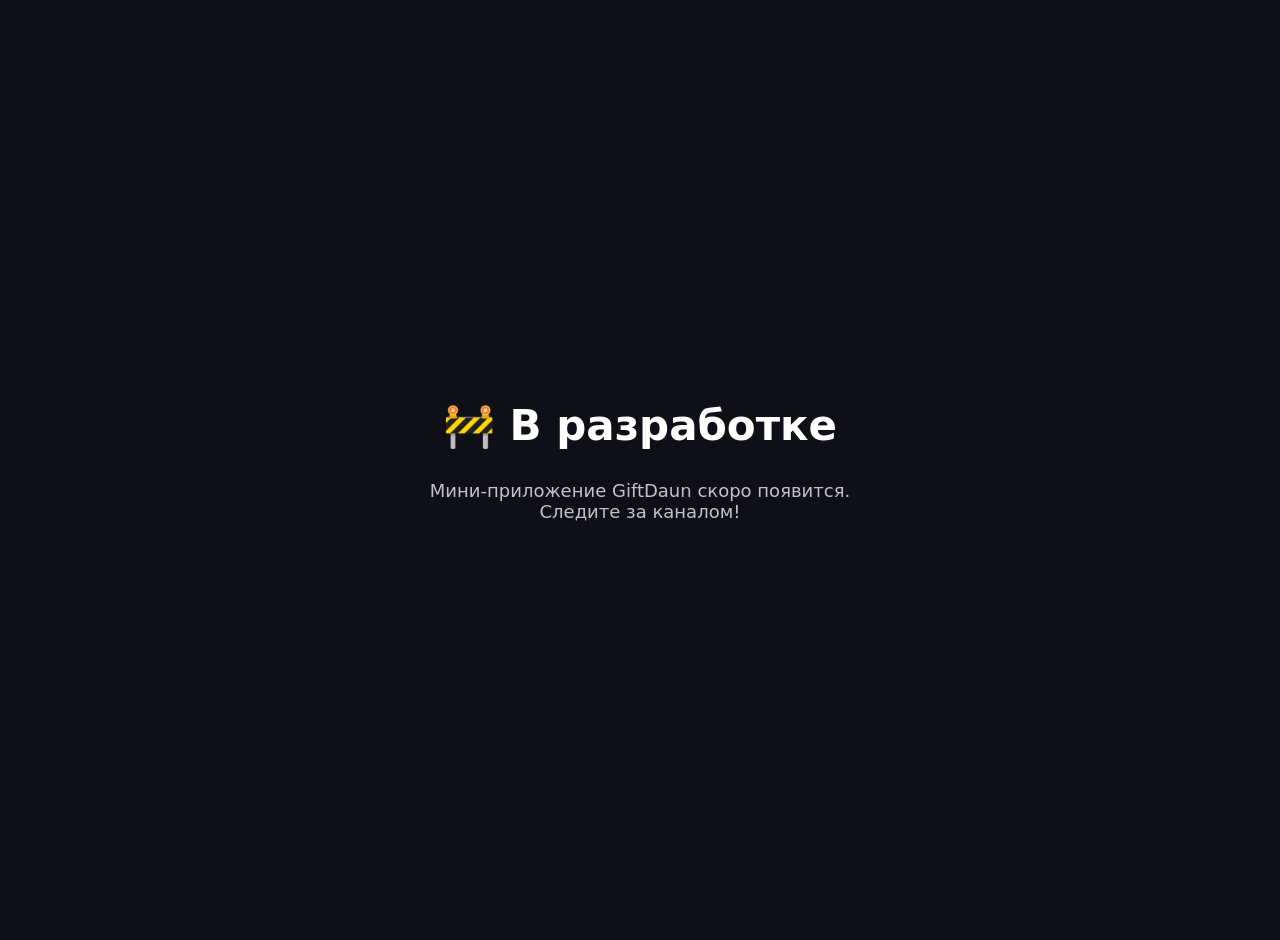
==== k/index.html @ c43ed61a "Add initial HTML structure for GiftDaun app" ====
<!DOCTYPE html>
<html lang="ru">
<head>
  <meta charset="UTF-8">
  <meta name="viewport" content="width=device-width, initial-scale=1">
  <title>GiftDaun — скоро</title>
  <script src="https://telegram.org/js/telegram-web-app.js"></script>
  <style>
    body {
      margin: 0; height: 100vh;
      display: flex; flex-direction: column;
      align-items: center; justify-content: center;
      background: #0f0f17; color: #fff;
      font-family: -apple-system, system-ui, sans-serif;
      text-align: center; padding: 20px;
    }
    h1 { font-size: 42px; margin: 0 0 12px; }
    p  { opacity: .75; font-size: 18px; }
  </style>
</head>
<body>
  <h1>🚧 В разработке</h1>
  <p>Мини-приложение GiftDaun скоро появится.<br>Следите за каналом!</p>
  <script>
    const tg = window.Telegram?.WebApp;
    if (tg) { tg.ready(); tg.expand(); }
  </script>
</body>
</html>
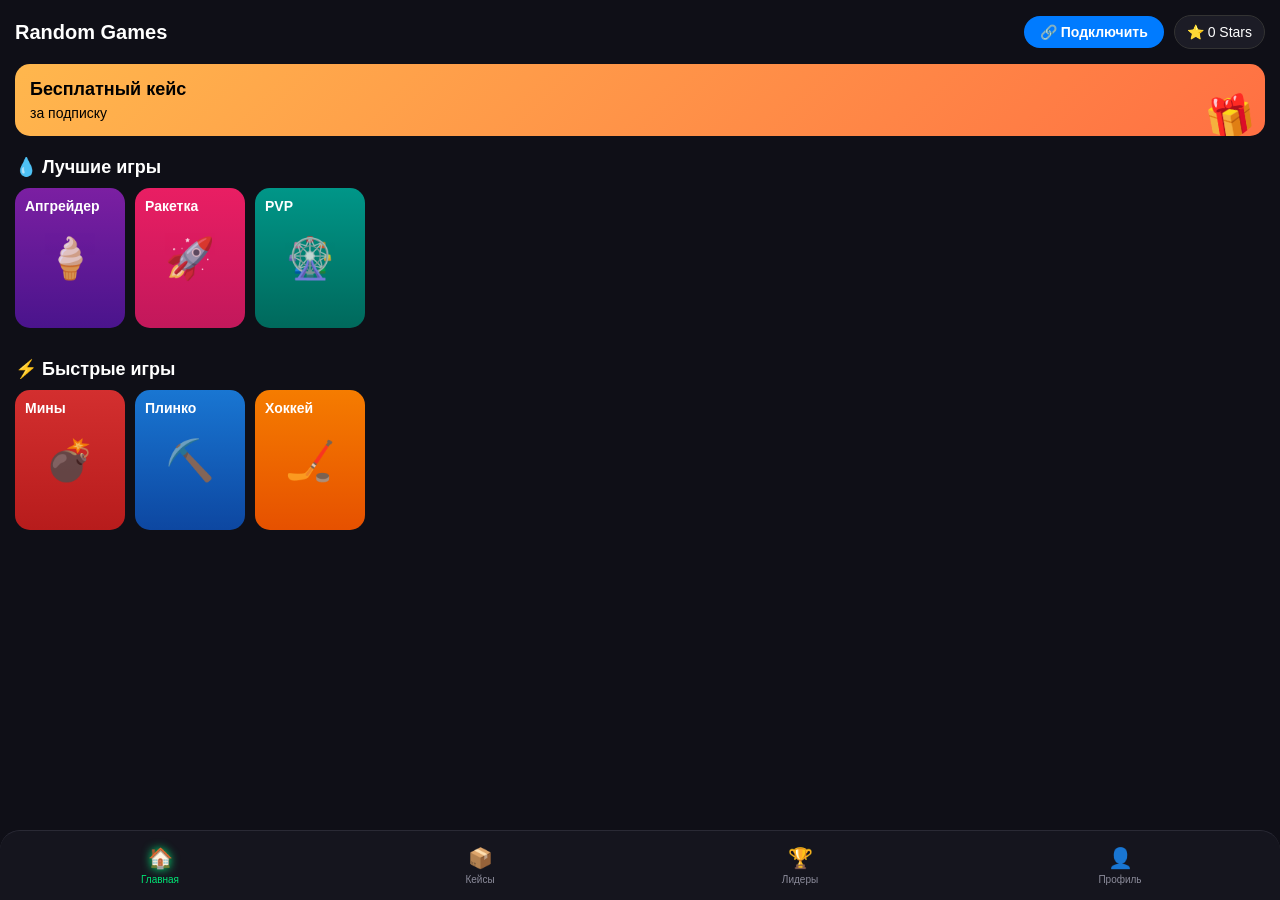
==== commit 5e9c2070: "Update index.html" ====
--- a/k/index.html
+++ b/k/index.html
@@ -1,29 +1,591 @@
 <!DOCTYPE html>
 <html lang="ru">
 <head>
-  <meta charset="UTF-8">
-  <meta name="viewport" content="width=device-width, initial-scale=1">
-  <title>GiftDaun — скоро</title>
-  <script src="https://telegram.org/js/telegram-web-app.js"></script>
-  <style>
-    body {
-      margin: 0; height: 100vh;
-      display: flex; flex-direction: column;
-      align-items: center; justify-content: center;
-      background: #0f0f17; color: #fff;
-      font-family: -apple-system, system-ui, sans-serif;
-      text-align: center; padding: 20px;
-    }
-    h1 { font-size: 42px; margin: 0 0 12px; }
-    p  { opacity: .75; font-size: 18px; }
-  </style>
+    <meta charset="UTF-8">
+    <meta name="viewport" content="width=device-width, initial-scale=1.0, maximum-scale=1.0, user-scalable=no">
+    <title>Random Games — GiftDaun</title>
+    <!-- Официальный скрипт Telegram для Mini Apps -->
+    <script src="https://telegram.org/js/telegram-web-app.js"></script>
+    <style>
+        :root {
+            --bg-color: #0f0f17;
+            --card-bg: #1c1c26;
+            --text-main: #ffffff;
+            --text-muted: #8b8b9a;
+            --accent: #00d1ff; /* Неоновый голубой */
+            --accent-green: #00e676; /* Зеленый для "Подключить" */
+            --accent-gradient: linear-gradient(90deg, #ff9900, #ff5500);
+            --nav-bg: #15151e;
+        }
+
+        * {
+            box-sizing: border-box;
+            margin: 0;
+            padding: 0;
+            font-family: -apple-system, BlinkMacSystemFont, "Segoe UI", Roboto, Helvetica, Arial, sans-serif;
+            -webkit-tap-highlight-color: transparent;
+        }
+
+        body {
+            background-color: var(--bg-color);
+            color: var(--text-main);
+            padding-bottom: 80px; /* Место под нижнее меню */
+            overflow-x: hidden;
+        }
+
+        /* --- ВЕРХНЯЯ ПАНЕЛЬ --- */
+        .header {
+            display: flex;
+            justify-content: space-between;
+            align-items: center;
+            padding: 15px;
+            background: var(--bg-color);
+            position: sticky;
+            top: 0;
+            z-index: 10;
+        }
+        .header-title {
+            font-size: 20px;
+            font-weight: bold;
+        }
+        .header-actions {
+            display: flex;
+            gap: 10px;
+            align-items: center;
+        }
+        .btn-connect {
+            background: #007bff;
+            color: white;
+            border: none;
+            padding: 8px 16px;
+            border-radius: 20px;
+            font-weight: bold;
+            font-size: 14px;
+            display: flex;
+            align-items: center;
+            gap: 5px;
+        }
+        .stars-balance {
+            background: #1c1c26;
+            padding: 8px 12px;
+            border-radius: 20px;
+            font-size: 14px;
+            display: flex;
+            align-items: center;
+            gap: 5px;
+            border: 1px solid #333;
+        }
+
+        /* --- БАННЕР --- */
+        .banner {
+            margin: 0 15px 20px;
+            background: linear-gradient(135deg, #ffb74d, #ff7043);
+            border-radius: 15px;
+            padding: 15px;
+            display: flex;
+            justify-content: space-between;
+            align-items: center;
+            color: #000;
+            position: relative;
+            overflow: hidden;
+        }
+        .banner-text h2 {
+            font-size: 18px;
+            margin-bottom: 5px;
+        }
+        .banner-text p {
+            font-size: 14px;
+            font-weight: 500;
+        }
+        .banner-img {
+            font-size: 40px;
+            position: absolute;
+            right: 10px;
+            bottom: -5px;
+            transform: rotate(-10deg);
+        }
+
+        /* --- СЕКЦИИ И КАРТОЧКИ --- */
+        .section-title {
+            font-size: 18px;
+            font-weight: bold;
+            margin: 20px 15px 10px;
+            display: flex;
+            align-items: center;
+            gap: 5px;
+        }
+        
+        .scroll-row {
+            display: flex;
+            gap: 10px;
+            overflow-x: auto;
+            padding: 0 15px 10px;
+            scrollbar-width: none; /* Firefox */
+        }
+        .scroll-row::-webkit-scrollbar {
+            display: none; /* Chrome */
+        }
+
+        .game-card {
+            min-width: 110px;
+            height: 140px;
+            border-radius: 15px;
+            padding: 10px;
+            display: flex;
+            flex-direction: column;
+            justify-content: space-between;
+            position: relative;
+            overflow: hidden;
+        }
+        .game-card h3 {
+            font-size: 14px;
+            z-index: 2;
+        }
+        .game-card .icon {
+            font-size: 40px;
+            position: absolute;
+            top: 50%;
+            left: 50%;
+            transform: translate(-50%, -50%);
+            opacity: 0.8;
+        }
+
+        /* Градиенты для игр */
+        .bg-apple { background: linear-gradient(180deg, #7b1fa2, #4a148c); }
+        .bg-rocket { background: linear-gradient(180deg, #e91e63, #c2185b); }
+        .bg-pvp { background: linear-gradient(180deg, #009688, #00695c); }
+        .bg-mines { background: linear-gradient(180deg, #d32f2f, #b71c1c); }
+        .bg-plinko { background: linear-gradient(180deg, #1976d2, #0d47a1); }
+        .bg-hockey { background: linear-gradient(180deg, #f57c00, #e65100); }
+
+        /* --- КЕЙСЫ (Вкладка) --- */
+        .grid-cases {
+            display: grid;
+            grid-template-columns: 1fr 1fr;
+            gap: 15px;
+            padding: 15px;
+        }
+        .case-card {
+            background: var(--card-bg);
+            border-radius: 15px;
+            padding: 10px;
+            text-align: center;
+            border: 1px solid #2a2a35;
+        }
+        .case-card .case-img {
+            font-size: 60px;
+            margin: 10px 0;
+            filter: drop-shadow(0 0 10px rgba(255,255,255,0.1));
+        }
+        .case-card h3 {
+            font-size: 16px;
+            margin-bottom: 5px;
+        }
+        .case-card p {
+            font-size: 12px;
+            color: var(--text-muted);
+            margin-bottom: 10px;
+        }
+        .btn-buy {
+            background: #2a2a35;
+            color: white;
+            border: none;
+            padding: 10px;
+            border-radius: 10px;
+            width: 100%;
+            font-weight: bold;
+            font-size: 14px;
+            display: flex;
+            justify-content: center;
+            align-items: center;
+            gap: 5px;
+        }
+        .btn-buy:active { background: #3a3a45; }
+
+        /* --- ЛИДЕРЫ --- */
+        .tabs-toggle {
+            display: flex;
+            background: var(--card-bg);
+            border-radius: 20px;
+            margin: 15px;
+            padding: 4px;
+        }
+        .tabs-toggle button {
+            flex: 1;
+            background: transparent;
+            border: none;
+            color: var(--text-muted);
+            padding: 10px;
+            border-radius: 15px;
+            font-weight: bold;
+            font-size: 14px;
+        }
+        .tabs-toggle button.active {
+            background: #333;
+            color: white;
+        }
+        .podium {
+            display: flex;
+            justify-content: center;
+            align-items: flex-end;
+            gap: 10px;
+            margin: 20px 15px;
+            height: 150px;
+        }
+        .podium-place {
+            display: flex;
+            flex-direction: column;
+            align-items: center;
+            width: 90px;
+        }
+        .podium-avatar {
+            width: 50px;
+            height: 50px;
+            border-radius: 50%;
+            background: #333;
+            margin-bottom: 5px;
+            display: flex;
+            justify-content: center;
+            align-items: center;
+            font-size: 20px;
+        }
+        .podium-name { font-size: 12px; font-weight: bold; margin-bottom: 2px; }
+        .podium-score { font-size: 10px; color: #ffd700; margin-bottom: 5px; }
+        .podium-block {
+            width: 100%;
+            border-radius: 10px 10px 0 0;
+            display: flex;
+            justify-content: center;
+            align-items: flex-end;
+            padding-bottom: 10px;
+            font-size: 24px;
+            font-weight: bold;
+            color: rgba(0,0,0,0.5);
+        }
+        .p1 .podium-block { height: 80px; background: #ffd700; }
+        .p2 .podium-block { height: 60px; background: #c0c0c0; }
+        .p3 .podium-block { height: 40px; background: #cd7f32; }
+
+        /* --- ПРОФИЛЬ --- */
+        .profile-header {
+            display: flex;
+            flex-direction: column;
+            align-items: center;
+            margin-top: 20px;
+        }
+        .profile-avatar {
+            width: 100px;
+            height: 100px;
+            border-radius: 50%;
+            border: 3px solid var(--accent-green);
+            background: #333;
+            margin-bottom: 15px;
+            object-fit: cover;
+        }
+        .profile-name { font-size: 24px; font-weight: bold; }
+        .profile-username { color: var(--accent); font-size: 14px; margin-bottom: 20px; }
+        
+        .stats-grid {
+            display: flex;
+            justify-content: space-around;
+            width: 100%;
+            padding: 0 15px;
+            margin-bottom: 20px;
+        }
+        .stat-item {
+            display: flex;
+            flex-direction: column;
+            align-items: center;
+        }
+        .stat-value { font-size: 18px; font-weight: bold; }
+        .stat-label { font-size: 12px; color: var(--text-muted); }
+
+        .btn-give-gift {
+            background: var(--accent-green);
+            color: #000;
+            border: none;
+            padding: 15px;
+            border-radius: 15px;
+            width: calc(100% - 30px);
+            margin: 0 15px;
+            font-weight: bold;
+            font-size: 16px;
+            text-align: center;
+        }
+
+        /* --- НИЖНЕЕ МЕНЮ --- */
+        .bottom-nav {
+            position: fixed;
+            bottom: 0;
+            left: 0;
+            width: 100%;
+            height: 70px;
+            background: var(--nav-bg);
+            display: flex;
+            justify-content: space-around;
+            align-items: center;
+            border-top: 1px solid #2a2a35;
+            border-radius: 20px 20px 0 0;
+            z-index: 100;
+        }
+        .nav-item {
+            display: flex;
+            flex-direction: column;
+            align-items: center;
+            color: var(--text-muted);
+            font-size: 10px;
+            gap: 4px;
+            cursor: pointer;
+            transition: 0.2s;
+            width: 60px;
+        }
+        .nav-item .icon {
+            font-size: 20px;
+        }
+        .nav-item.active {
+            color: var(--accent-green);
+        }
+        .nav-item.active .icon {
+            filter: drop-shadow(0 0 5px var(--accent-green));
+        }
+
+        /* Утилиты */
+        .hidden { display: none !important; }
+    </style>
 </head>
 <body>
-  <h1>🚧 В разработке</h1>
-  <p>Мини-приложение GiftDaun скоро появится.<br>Следите за каналом!</p>
-  <script>
-    const tg = window.Telegram?.WebApp;
-    if (tg) { tg.ready(); tg.expand(); }
-  </script>
+
+    <!-- ГЛАВНАЯ ВКЛАДКА -->
+    <div id="tab-home">
+        <div class="header">
+            <div class="header-title">Random Games</div>
+            <div class="header-actions">
+                <button class="btn-connect">🔗 Подключить</button>
+                <div class="stars-balance">⭐ 0 Stars</div>
+            </div>
+        </div>
+
+        <div class="banner">
+            <div class="banner-text">
+                <h2>Бесплатный кейс</h2>
+                <p>за подписку</p>
+            </div>
+            <div class="banner-img">🎁</div>
+        </div>
+
+        <div class="section-title">💧 Лучшие игры</div>
+        <div class="scroll-row">
+            <div class="game-card bg-apple">
+                <h3>Апгрейдер</h3>
+                <div class="icon">🍦</div>
+            </div>
+            <div class="game-card bg-rocket">
+                <h3>Ракетка</h3>
+                <div class="icon">🚀</div>
+            </div>
+            <div class="game-card bg-pvp">
+                <h3>PVP</h3>
+                <div class="icon">🎡</div>
+            </div>
+        </div>
+
+        <div class="section-title">⚡ Быстрые игры</div>
+        <div class="scroll-row">
+            <div class="game-card bg-mines">
+                <h3>Мины</h3>
+                <div class="icon">💣</div>
+            </div>
+            <div class="game-card bg-plinko">
+                <h3>Плинко</h3>
+                <div class="icon">⛏️</div>
+            </div>
+            <div class="game-card bg-hockey">
+                <h3>Хоккей</h3>
+                <div class="icon">🏒</div>
+            </div>
+        </div>
+    </div>
+
+    <!-- ВКЛАДКА КЕЙСЫ -->
+    <div id="tab-cases" class="hidden">
+        <div class="header">
+            <div class="header-title">Random Games</div>
+            <div class="header-actions">
+                <button class="btn-connect">🔗 Подключить</button>
+                <div class="stars-balance">⭐ 0 Stars</div>
+            </div>
+        </div>
+
+        <div class="grid-cases">
+            <div class="case-card">
+                <div class="case-img">🎃</div>
+                <h3>Free Case</h3>
+                <p>У вас 0 кейсов</p>
+                <button class="btn-buy">⭐ 0</button>
+            </div>
+            <div class="case-card">
+                <div class="case-img">💀</div>
+                <h3>Gothic Case</h3>
+                <p>У вас 0 кейсов</p>
+                <button class="btn-buy">⭐ 50</button>
+            </div>
+            <div class="case-card">
+                <div class="case-img">🏆</div>
+                <h3>Rich Case</h3>
+                <p>У вас 0 кейсов</p>
+                <button class="btn-buy">⭐ 300</button>
+            </div>
+            <div class="case-card">
+                <div class="case-img">👽</div>
+                <h3>Alien Case</h3>
+                <p>У вас 0 кейсов</p>
+                <button class="btn-buy">⭐ 500</button>
+            </div>
+        </div>
+    </div>
+
+    <!-- ВКЛАДКА ЛИДЕРЫ -->
+    <div id="tab-leaders" class="hidden">
+        <div class="header">
+            <div class="header-title">Random Games</div>
+            <div class="header-actions">
+                <button class="btn-connect">🔗 Подключить</button>
+                <div class="stars-balance">⭐ 0 Stars</div>
+            </div>
+        </div>
+
+        <div class="tabs-toggle">
+            <button class="active">Общий</button>
+            <button>PVP</button>
+        </div>
+
+        <div class="podium">
+            <div class="podium-place p2">
+                <div class="podium-avatar">👤</div>
+                <div class="podium-name">Lana</div>
+                <div class="podium-score">52 613 ⭐</div>
+                <div class="podium-block">2</div>
+            </div>
+            <div class="podium-place p1">
+                <div class="podium-avatar" style="border: 2px solid #ffd700;">👤</div>
+                <div class="podium-name">лиза насилие</div>
+                <div class="podium-score">104 570 ⭐</div>
+                <div class="podium-block">1</div>
+            </div>
+            <div class="podium-place p3">
+                <div class="podium-avatar">👤</div>
+                <div class="podium-name">Skorpions...</div>
+                <div class="podium-score">43 122 ⭐</div>
+                <div class="podium-block">3</div>
+            </div>
+        </div>
+        <div style="text-align: center; font-size: 12px; color: var(--text-muted); margin-bottom: 20px;">
+            Рейтинг обновится через 6 дней
+        </div>
+    </div>
+
+    <!-- ВКЛАДКА ПРОФИЛЬ -->
+    <div id="tab-profile" class="hidden">
+        <div class="header">
+            <div class="header-title">Random Games</div>
+            <div class="header-actions">
+                <button class="btn-connect">🔗 Подключить</button>
+                <div class="stars-balance">⭐ 0 Stars</div>
+            </div>
+        </div>
+
+        <div class="profile-header">
+            <!-- Сюда подставится аватарка из Telegram -->
+            <img src="https://via.placeholder.com/100" alt="Avatar" class="profile-avatar" id="user-avatar">
+            <!-- Сюда подставится имя из Telegram -->
+            <div class="profile-name" id="user-name">Загрузка...</div>
+            <div class="profile-username" id="user-username">@username</div>
+        </div>
+
+        <div class="stats-grid">
+            <div class="stat-item">
+                <div class="stat-value">0</div>
+                <div class="stat-label">Рефералов</div>
+            </div>
+            <div class="stat-item">
+                <div class="stat-value">0</div>
+                <div class="stat-label">Побед</div>
+            </div>
+            <div class="stat-item">
+                <div class="stat-value">0</div>
+                <div class="stat-label">Дней с нами</div>
+            </div>
+            <div class="stat-item">
+                <div class="stat-value">0</div>
+                <div class="stat-label">Лучший выигрыш</div>
+            </div>
+        </div>
+
+        <div style="margin: 20px 15px;">
+            <div style="background: var(--card-bg); border-radius: 15px; padding: 15px; text-align: center;">
+                <div style="font-size: 40px; margin-bottom: 10px;">🎁</div>
+                <h3 style="margin-bottom: 5px;">Мои подарки</h3>
+                <p style="color: var(--text-muted); font-size: 14px; margin-bottom: 15px;">У вас пока нет подарков</p>
+                <button class="btn-give-gift">Пополнить подарки</button>
+            </div>
+        </div>
+    </div>
+
+    <!-- НИЖНЕЕ МЕНЮ -->
+    <div class="bottom-nav">
+        <div class="nav-item active" onclick="switchTab('home', this)">
+            <div class="icon">🏠</div>
+            <div>Главная</div>
+        </div>
+        <div class="nav-item" onclick="switchTab('cases', this)">
+            <div class="icon">📦</div>
+            <div>Кейсы</div>
+        </div>
+        <div class="nav-item" onclick="switchTab('leaders', this)">
+            <div class="icon">🏆</div>
+            <div>Лидеры</div>
+        </div>
+        <div class="nav-item" onclick="switchTab('profile', this)">
+            <div class="icon">👤</div>
+            <div>Профиль</div>
+        </div>
+    </div>
+
+    <script>
+        // 1. Инициализация Telegram WebApp
+        const tg = window.Telegram?.WebApp;
+        
+        if (tg) {
+            tg.ready();
+            tg.expand(); // Разворачиваем на весь экран
+
+            // Подтягиваем данные пользователя в профиль
+            const user = tg.initDataUnsafe?.user;
+            if (user) {
+                document.getElementById('user-name').innerText = user.first_name + (user.last_name ? ' ' + user.last_name : '');
+                document.getElementById('user-username').innerText = user.username ? '@' + user.username : 'Нет юзернейма';
+                
+                if (user.photo_url) {
+                    document.getElementById('user-avatar').src = user.photo_url;
+                } else {
+                    // Если аватарки нет - ставим заглушку с первой буквой имени
+                    document.getElementById('user-avatar').src = `https://ui-avatars.com/api/?name=${user.first_name}&background=00e676&color=000&bold=true&size=100`;
+                }
+            }
+        }
+
+        // 2. Логика переключения вкладок (SPA)
+        function switchTab(tabName, navElement) {
+            // Скрываем все вкладки
+            document.querySelectorAll('[id^="tab-"]').forEach(el => el.classList.add('hidden'));
+            
+            // Показываем нужную
+            document.getElementById('tab-' + tabName).classList.remove('hidden');
+
+            // Меняем активный цвет иконки в меню
+            document.querySelectorAll('.nav-item').forEach(el => el.classList.remove('active'));
+            navElement.classList.add('active');
+        }
+    </script>
 </body>
 </html>
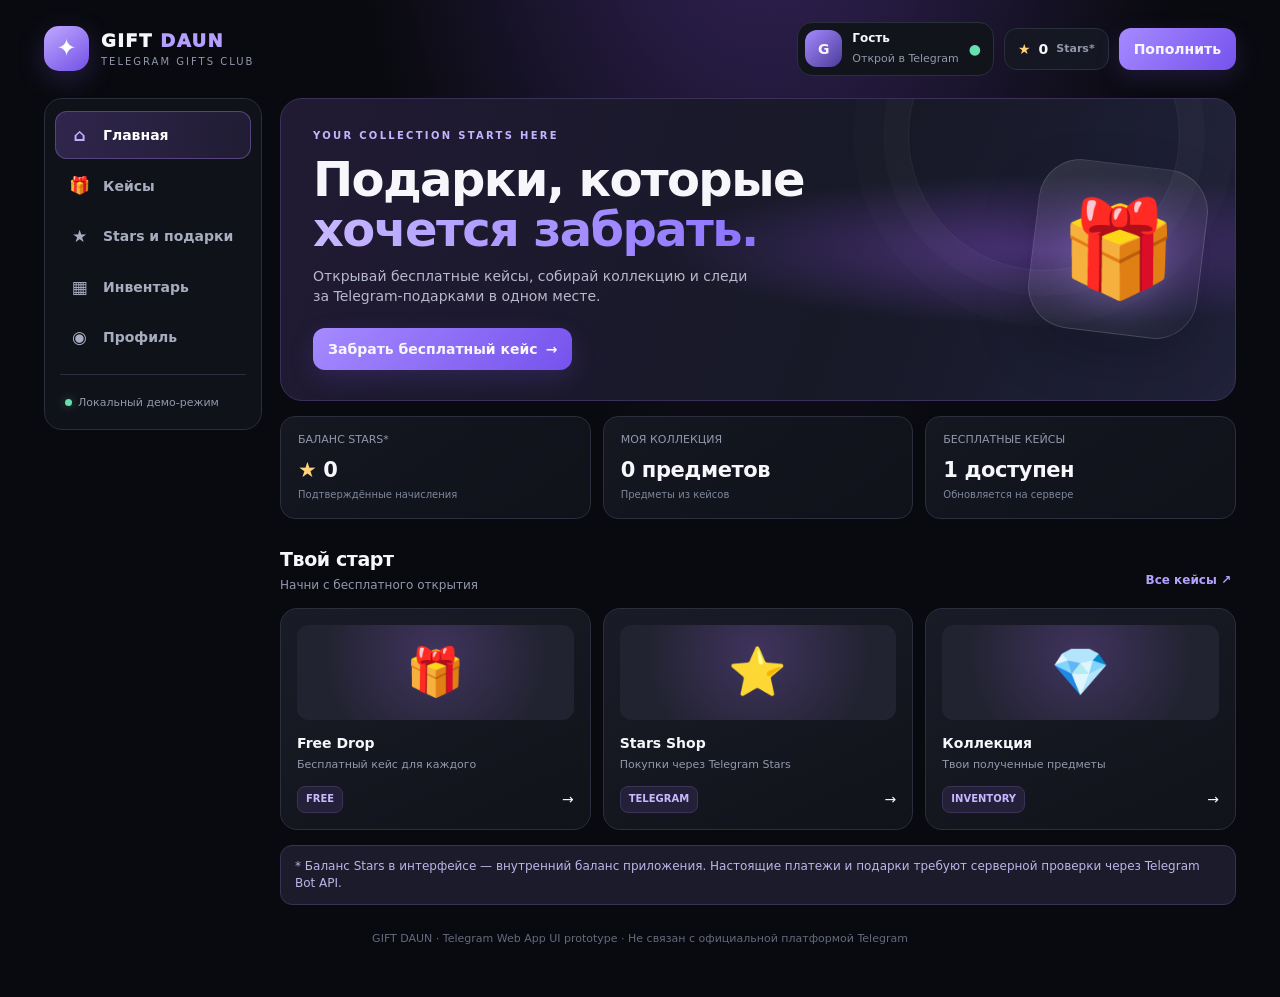
==== commit 46bb8633: "Update index.html" ====
--- a/k/index.html
+++ b/k/index.html
@@ -1,591 +1,123 @@
 <!DOCTYPE html>
 <html lang="ru">
 <head>
-    <meta charset="UTF-8">
-    <meta name="viewport" content="width=device-width, initial-scale=1.0, maximum-scale=1.0, user-scalable=no">
-    <title>Random Games — GiftDaun</title>
-    <!-- Официальный скрипт Telegram для Mini Apps -->
-    <script src="https://telegram.org/js/telegram-web-app.js"></script>
-    <style>
-        :root {
-            --bg-color: #0f0f17;
-            --card-bg: #1c1c26;
-            --text-main: #ffffff;
-            --text-muted: #8b8b9a;
-            --accent: #00d1ff; /* Неоновый голубой */
-            --accent-green: #00e676; /* Зеленый для "Подключить" */
-            --accent-gradient: linear-gradient(90deg, #ff9900, #ff5500);
-            --nav-bg: #15151e;
-        }
-
-        * {
-            box-sizing: border-box;
-            margin: 0;
-            padding: 0;
-            font-family: -apple-system, BlinkMacSystemFont, "Segoe UI", Roboto, Helvetica, Arial, sans-serif;
-            -webkit-tap-highlight-color: transparent;
-        }
-
-        body {
-            background-color: var(--bg-color);
-            color: var(--text-main);
-            padding-bottom: 80px; /* Место под нижнее меню */
-            overflow-x: hidden;
-        }
-
-        /* --- ВЕРХНЯЯ ПАНЕЛЬ --- */
-        .header {
-            display: flex;
-            justify-content: space-between;
-            align-items: center;
-            padding: 15px;
-            background: var(--bg-color);
-            position: sticky;
-            top: 0;
-            z-index: 10;
-        }
-        .header-title {
-            font-size: 20px;
-            font-weight: bold;
-        }
-        .header-actions {
-            display: flex;
-            gap: 10px;
-            align-items: center;
-        }
-        .btn-connect {
-            background: #007bff;
-            color: white;
-            border: none;
-            padding: 8px 16px;
-            border-radius: 20px;
-            font-weight: bold;
-            font-size: 14px;
-            display: flex;
-            align-items: center;
-            gap: 5px;
-        }
-        .stars-balance {
-            background: #1c1c26;
-            padding: 8px 12px;
-            border-radius: 20px;
-            font-size: 14px;
-            display: flex;
-            align-items: center;
-            gap: 5px;
-            border: 1px solid #333;
-        }
-
-        /* --- БАННЕР --- */
-        .banner {
-            margin: 0 15px 20px;
-            background: linear-gradient(135deg, #ffb74d, #ff7043);
-            border-radius: 15px;
-            padding: 15px;
-            display: flex;
-            justify-content: space-between;
-            align-items: center;
-            color: #000;
-            position: relative;
-            overflow: hidden;
-        }
-        .banner-text h2 {
-            font-size: 18px;
-            margin-bottom: 5px;
-        }
-        .banner-text p {
-            font-size: 14px;
-            font-weight: 500;
-        }
-        .banner-img {
-            font-size: 40px;
-            position: absolute;
-            right: 10px;
-            bottom: -5px;
-            transform: rotate(-10deg);
-        }
-
-        /* --- СЕКЦИИ И КАРТОЧКИ --- */
-        .section-title {
-            font-size: 18px;
-            font-weight: bold;
-            margin: 20px 15px 10px;
-            display: flex;
-            align-items: center;
-            gap: 5px;
-        }
-        
-        .scroll-row {
-            display: flex;
-            gap: 10px;
-            overflow-x: auto;
-            padding: 0 15px 10px;
-            scrollbar-width: none; /* Firefox */
-        }
-        .scroll-row::-webkit-scrollbar {
-            display: none; /* Chrome */
-        }
-
-        .game-card {
-            min-width: 110px;
-            height: 140px;
-            border-radius: 15px;
-            padding: 10px;
-            display: flex;
-            flex-direction: column;
-            justify-content: space-between;
-            position: relative;
-            overflow: hidden;
-        }
-        .game-card h3 {
-            font-size: 14px;
-            z-index: 2;
-        }
-        .game-card .icon {
-            font-size: 40px;
-            position: absolute;
-            top: 50%;
-            left: 50%;
-            transform: translate(-50%, -50%);
-            opacity: 0.8;
-        }
-
-        /* Градиенты для игр */
-        .bg-apple { background: linear-gradient(180deg, #7b1fa2, #4a148c); }
-        .bg-rocket { background: linear-gradient(180deg, #e91e63, #c2185b); }
-        .bg-pvp { background: linear-gradient(180deg, #009688, #00695c); }
-        .bg-mines { background: linear-gradient(180deg, #d32f2f, #b71c1c); }
-        .bg-plinko { background: linear-gradient(180deg, #1976d2, #0d47a1); }
-        .bg-hockey { background: linear-gradient(180deg, #f57c00, #e65100); }
-
-        /* --- КЕЙСЫ (Вкладка) --- */
-        .grid-cases {
-            display: grid;
-            grid-template-columns: 1fr 1fr;
-            gap: 15px;
-            padding: 15px;
-        }
-        .case-card {
-            background: var(--card-bg);
-            border-radius: 15px;
-            padding: 10px;
-            text-align: center;
-            border: 1px solid #2a2a35;
-        }
-        .case-card .case-img {
-            font-size: 60px;
-            margin: 10px 0;
-            filter: drop-shadow(0 0 10px rgba(255,255,255,0.1));
-        }
-        .case-card h3 {
-            font-size: 16px;
-            margin-bottom: 5px;
-        }
-        .case-card p {
-            font-size: 12px;
-            color: var(--text-muted);
-            margin-bottom: 10px;
-        }
-        .btn-buy {
-            background: #2a2a35;
-            color: white;
-            border: none;
-            padding: 10px;
-            border-radius: 10px;
-            width: 100%;
-            font-weight: bold;
-            font-size: 14px;
-            display: flex;
-            justify-content: center;
-            align-items: center;
-            gap: 5px;
-        }
-        .btn-buy:active { background: #3a3a45; }
-
-        /* --- ЛИДЕРЫ --- */
-        .tabs-toggle {
-            display: flex;
-            background: var(--card-bg);
-            border-radius: 20px;
-            margin: 15px;
-            padding: 4px;
-        }
-        .tabs-toggle button {
-            flex: 1;
-            background: transparent;
-            border: none;
-            color: var(--text-muted);
-            padding: 10px;
-            border-radius: 15px;
-            font-weight: bold;
-            font-size: 14px;
-        }
-        .tabs-toggle button.active {
-            background: #333;
-            color: white;
-        }
-        .podium {
-            display: flex;
-            justify-content: center;
-            align-items: flex-end;
-            gap: 10px;
-            margin: 20px 15px;
-            height: 150px;
-        }
-        .podium-place {
-            display: flex;
-            flex-direction: column;
-            align-items: center;
-            width: 90px;
-        }
-        .podium-avatar {
-            width: 50px;
-            height: 50px;
-            border-radius: 50%;
-            background: #333;
-            margin-bottom: 5px;
-            display: flex;
-            justify-content: center;
-            align-items: center;
-            font-size: 20px;
-        }
-        .podium-name { font-size: 12px; font-weight: bold; margin-bottom: 2px; }
-        .podium-score { font-size: 10px; color: #ffd700; margin-bottom: 5px; }
-        .podium-block {
-            width: 100%;
-            border-radius: 10px 10px 0 0;
-            display: flex;
-            justify-content: center;
-            align-items: flex-end;
-            padding-bottom: 10px;
-            font-size: 24px;
-            font-weight: bold;
-            color: rgba(0,0,0,0.5);
-        }
-        .p1 .podium-block { height: 80px; background: #ffd700; }
-        .p2 .podium-block { height: 60px; background: #c0c0c0; }
-        .p3 .podium-block { height: 40px; background: #cd7f32; }
-
-        /* --- ПРОФИЛЬ --- */
-        .profile-header {
-            display: flex;
-            flex-direction: column;
-            align-items: center;
-            margin-top: 20px;
-        }
-        .profile-avatar {
-            width: 100px;
-            height: 100px;
-            border-radius: 50%;
-            border: 3px solid var(--accent-green);
-            background: #333;
-            margin-bottom: 15px;
-            object-fit: cover;
-        }
-        .profile-name { font-size: 24px; font-weight: bold; }
-        .profile-username { color: var(--accent); font-size: 14px; margin-bottom: 20px; }
-        
-        .stats-grid {
-            display: flex;
-            justify-content: space-around;
-            width: 100%;
-            padding: 0 15px;
-            margin-bottom: 20px;
-        }
-        .stat-item {
-            display: flex;
-            flex-direction: column;
-            align-items: center;
-        }
-        .stat-value { font-size: 18px; font-weight: bold; }
-        .stat-label { font-size: 12px; color: var(--text-muted); }
-
-        .btn-give-gift {
-            background: var(--accent-green);
-            color: #000;
-            border: none;
-            padding: 15px;
-            border-radius: 15px;
-            width: calc(100% - 30px);
-            margin: 0 15px;
-            font-weight: bold;
-            font-size: 16px;
-            text-align: center;
-        }
-
-        /* --- НИЖНЕЕ МЕНЮ --- */
-        .bottom-nav {
-            position: fixed;
-            bottom: 0;
-            left: 0;
-            width: 100%;
-            height: 70px;
-            background: var(--nav-bg);
-            display: flex;
-            justify-content: space-around;
-            align-items: center;
-            border-top: 1px solid #2a2a35;
-            border-radius: 20px 20px 0 0;
-            z-index: 100;
-        }
-        .nav-item {
-            display: flex;
-            flex-direction: column;
-            align-items: center;
-            color: var(--text-muted);
-            font-size: 10px;
-            gap: 4px;
-            cursor: pointer;
-            transition: 0.2s;
-            width: 60px;
-        }
-        .nav-item .icon {
-            font-size: 20px;
-        }
-        .nav-item.active {
-            color: var(--accent-green);
-        }
-        .nav-item.active .icon {
-            filter: drop-shadow(0 0 5px var(--accent-green));
-        }
-
-        /* Утилиты */
-        .hidden { display: none !important; }
-    </style>
+<meta charset="UTF-8">
+<meta name="viewport" content="width=device-width, initial-scale=1, viewport-fit=cover">
+<meta name="theme-color" content="#090a0f">
+<title>GIFT DAUN — Telegram Gifts</title>
+<script src="https://telegram.org/js/telegram-web-app.js"></script>
+<style>
+:root{--bg:#090a0f;--surface:#11131b;--surface2:#171a24;--surface3:#202433;--stroke:#2a2e3d;--text:#f7f7fb;--muted:#9298ac;--purple:#9b7cff;--purple2:#6f4de6;--cyan:#72d9ff;--green:#67e0ad;--gold:#ffd27b;--red:#ff738b}
+*{box-sizing:border-box}html{scroll-behavior:smooth}body{margin:0;background:radial-gradient(ellipse at 60% -15%,#35245c 0,transparent 38%),var(--bg);color:var(--text);font:14px/1.45 Inter,ui-sans-serif,system-ui,-apple-system,"Segoe UI",sans-serif;min-height:100vh}button{font:inherit;color:inherit;border:0;cursor:pointer;transition:transform .18s,filter .18s,border-color .18s}button:hover{filter:brightness(1.1)}button:active{transform:scale(.98)}button:disabled{opacity:.45;cursor:not-allowed;filter:none}.shell{max-width:1240px;margin:auto;padding:22px 24px 50px}.top{display:flex;align-items:center;justify-content:space-between;gap:16px;margin-bottom:22px}.brand{display:flex;align-items:center;gap:12px;min-width:0}.brandmark{width:45px;height:45px;display:grid;place-items:center;border-radius:15px;background:linear-gradient(145deg,#c0a8ff,#7251e7);box-shadow:0 8px 28px #8e6aff38;font-size:24px;color:#fff}.brandname{font-size:18px;font-weight:950;letter-spacing:1.4px}.brandname span{color:#b5a0ff}.brandsub{font-size:10px;color:var(--muted);letter-spacing:2px;margin-top:1px}.topright{display:flex;align-items:center;gap:10px}.wallet-pill{display:flex;align-items:center;gap:8px;border:1px solid var(--stroke);background:#151722;padding:10px 13px;border-radius:13px;font-weight:850;white-space:nowrap}.star{color:var(--gold)}.btn{border-radius:12px;padding:11px 15px;font-weight:800;display:inline-flex;align-items:center;justify-content:center;gap:8px}.btn-primary{background:linear-gradient(130deg,#a58aff,#7652ed);box-shadow:0 8px 24px #7956ed32}.btn-ghost{background:#1a1d28;border:1px solid var(--stroke)}.btn-small{padding:9px 11px;font-size:12px}.profile-strip{display:flex;align-items:center;gap:10px;padding:7px 12px 7px 7px;background:#12141c;border:1px solid var(--stroke);border-radius:15px;max-width:230px}.avatar{width:37px;height:37px;border-radius:12px;background:linear-gradient(135deg,#a58aff,#4b3c99);display:grid;place-items:center;font-weight:900;overflow:hidden;flex-shrink:0}.avatar img{width:100%;height:100%;object-fit:cover}.profile-info{min-width:0}.profile-info strong{display:block;white-space:nowrap;overflow:hidden;text-overflow:ellipsis;font-size:12px}.profile-info small{color:var(--muted);font-size:11px}.layout{display:grid;grid-template-columns:218px minmax(0,1fr);gap:18px}.sidebar{align-self:start;position:sticky;top:16px;background:#10121a;border:1px solid var(--stroke);border-radius:18px;padding:10px}.nav{width:100%;display:flex;align-items:center;gap:12px;text-align:left;padding:12px 13px;margin:2px 0;background:transparent;color:#a7adbf;border-radius:12px;font-weight:700}.nav .ico{width:23px;text-align:center;font-size:17px}.nav.active{background:linear-gradient(100deg,#30264d,#201c33);color:white;box-shadow:inset 0 0 0 1px #56447e}.nav.active .ico{color:#c2aeff}.nav:hover{background:#1b1e2a;color:white}.sidebar-line{height:1px;background:var(--stroke);margin:12px 5px}.side-status{padding:8px 10px;color:var(--muted);font-size:11px}.status-dot{display:inline-block;width:7px;height:7px;border-radius:50%;background:var(--green);margin-right:6px;box-shadow:0 0 10px #67e0ad66}
+main{min-width:0}.view{display:none}.view.active{display:block}.hero{position:relative;min-height:242px;overflow:hidden;display:flex;align-items:center;justify-content:space-between;gap:20px;padding:30px 32px;border-radius:22px;border:1px solid #3b3158;background:radial-gradient(ellipse at 80% 50%,#4b3279 0,transparent 35%),linear-gradient(110deg,#211a34,#171927 60%,#20213a)}.hero:after{content:"";position:absolute;width:270px;height:270px;right:55px;top:-100px;border:1px solid #ffffff12;border-radius:50%;box-shadow:0 0 0 25px #ffffff05,0 0 0 55px #ffffff03}.hero-copy{position:relative;z-index:1;max-width:570px}.kicker{font-size:10px;letter-spacing:2.3px;color:#c5b4ff;font-weight:900}.hero h1{font-size:clamp(30px,4vw,48px);letter-spacing:-1.6px;line-height:1.03;margin:12px 0}.hero h1 span{background:linear-gradient(90deg,#c7b8ff,#8c72ff);background-clip:text;color:transparent}.hero p{color:#b7b8ca;max-width:440px;margin:0 0 21px}.hero-art{position:relative;z-index:1;width:170px;height:170px;display:grid;place-items:center;font-size:94px;flex-shrink:0;border-radius:42px;background:linear-gradient(145deg,#ffffff1a,#ffffff03);border:1px solid #ffffff20;transform:rotate(7deg);box-shadow:0 22px 55px #0003}.hero-art span{transform:rotate(-7deg);filter:drop-shadow(0 12px 20px #b9a1ff40)}.metrics{display:grid;grid-template-columns:repeat(3,minmax(0,1fr));gap:12px;margin:15px 0 27px}.metric{padding:15px 17px;border:1px solid var(--stroke);background:linear-gradient(145deg,#151721,#10121a);border-radius:15px}.metric-label{font-size:11px;color:var(--muted);margin-bottom:7px}.metric-value{font-size:21px;font-weight:900;letter-spacing:-.4px}.metric-note{font-size:10px;color:#7f879c;margin-top:3px}.section-head{display:flex;align-items:end;justify-content:space-between;gap:12px;margin:25px 0 13px}.section-head h2{margin:0;font-size:19px;letter-spacing:-.4px}.section-head p{margin:4px 0 0;color:var(--muted);font-size:12px}.text-link{background:transparent;color:#b5a1ff;font-weight:800;font-size:12px;padding:5px}.cards{display:grid;grid-template-columns:repeat(3,minmax(0,1fr));gap:12px}.feature-card,.gift-card,.case-card{background:linear-gradient(155deg,#191c27,#11131a);border:1px solid var(--stroke);border-radius:17px;overflow:hidden;min-width:0}.feature-card{padding:16px;text-align:left}.feature-art{height:95px;border-radius:12px;background:radial-gradient(circle at 50% 30%,#40345e,#222331 72%);display:grid;place-items:center;font-size:47px;margin-bottom:13px}.feature-card h3,.gift-card h3,.case-card h3{margin:0 0 4px;font-size:14px}.feature-card p,.gift-card p,.case-card p{margin:0;color:var(--muted);font-size:11px}.feature-foot{display:flex;align-items:center;justify-content:space-between;margin-top:13px;gap:6px}.tag{display:inline-flex;align-items:center;gap:5px;border:1px solid #3b3355;background:#252039;color:#c7b8ff;padding:5px 8px;border-radius:8px;font-size:10px;font-weight:800}.case-card{padding:13px}.case-visual{height:140px;border-radius:12px;background:radial-gradient(circle at 50% 35%,#4e3b79,#252333 65%,#1a1b25);display:grid;place-items:center;position:relative;overflow:hidden;margin-bottom:13px}.case-visual:before{content:"";position:absolute;width:125px;height:125px;border-radius:50%;border:1px solid #ffffff15;box-shadow:0 0 0 15px #ffffff04}.case-visual .gift-emoji{position:relative;font-size:66px;filter:drop-shadow(0 10px 15px #0007)}.case-price{color:var(--gold);font-weight:900;white-space:nowrap}.case-foot{display:flex;align-items:center;justify-content:space-between;gap:8px;margin-top:13px}.gift-card{padding:12px}.gift-image{height:132px;border-radius:12px;display:grid;place-items:center;background:radial-gradient(circle at 50% 35%,#3c3654,#1c1e29 72%);font-size:65px;position:relative;margin-bottom:12px}.gift-image img{width:100%;height:100%;object-fit:contain;padding:8px}.gift-badge{position:absolute;top:8px;left:8px;border-radius:7px;padding:4px 6px;font-size:9px;font-weight:900;background:#252039;color:#c8b9ff;border:1px solid #524275}.gift-meta{display:flex;align-items:center;justify-content:space-between;gap:5px;margin-top:12px}.gift-price{font-weight:900;color:var(--gold);font-size:12px}.panel{background:linear-gradient(155deg,#151721,#101219);border:1px solid var(--stroke);border-radius:18px;padding:22px}.panel h2{font-size:22px;margin:0 0 6px}.muted{color:var(--muted)}.panel-sub{margin:0 0 20px;color:var(--muted);font-size:13px}.freecase{display:grid;grid-template-columns:190px minmax(0,1fr);gap:24px;align-items:center}.freecase-art{min-height:190px;display:grid;place-items:center;font-size:94px;border-radius:16px;background:radial-gradient(circle,#4a3770,#222230 65%);border:1px solid #3a3156}.freecase h3{font-size:20px;margin:0 0 8px}.freecase p{color:var(--muted);margin:0 0 15px}.hint{padding:12px 14px;background:#1c1b2c;border:1px solid #393151;color:#bfb4e7;border-radius:12px;font-size:12px;margin-top:15px}.profile-header{display:flex;align-items:center;gap:15px;margin-bottom:23px}.big-avatar{width:70px;height:70px;border-radius:22px;display:grid;place-items:center;background:linear-gradient(135deg,#bba4ff,#6345d2);font-size:30px;overflow:hidden}.big-avatar img{width:100%;height:100%;object-fit:cover}.profile-header h2{margin:0 0 4px}.profile-header p{margin:0;color:var(--muted)}.pill{font-size:10px;color:var(--green);border:1px solid #275844;background:#14261f;padding:5px 8px;border-radius:7px;display:inline-block;margin-top:8px}.formrow{display:flex;gap:9px;align-items:center;flex-wrap:wrap}.input{min-width:0;flex:1;background:#0b0d13;border:1px solid #343849;border-radius:11px;color:white;padding:12px;outline:none}.input:focus{border-color:#8d72ff}.history{display:grid;gap:8px}.history-row{display:flex;align-items:center;justify-content:space-between;gap:12px;padding:13px;background:#10121a;border:1px solid var(--stroke);border-radius:12px}.history-row small{display:block;color:var(--muted);margin-top:2px}.history-amount{font-weight:850;white-space:nowrap}.green{color:var(--green)}.yellow{color:var(--gold)}.empty{padding:30px 15px;text-align:center;color:var(--muted);border:1px dashed #35394a;border-radius:13px}.toast{position:fixed;z-index:20;bottom:22px;left:50%;transform:translate(-50%,18px);background:#222535;border:1px solid #454b60;border-radius:12px;padding:12px 17px;box-shadow:0 15px 45px #0009;opacity:0;pointer-events:none;transition:.2s;max-width:calc(100vw - 28px);text-align:center}.toast.show{opacity:1;transform:translate(-50%,0)}.bottom-nav{display:none}.footer{text-align:center;color:#646b7d;font-size:11px;padding:26px 0 0}.loading{opacity:.6;pointer-events:none}
+@media(max-width:900px){.shell{padding:16px}.layout{grid-template-columns:1fr}.sidebar{position:static;display:flex;overflow-x:auto;gap:3px;padding:7px}.nav{width:auto;white-space:nowrap;flex-shrink:0;padding:10px 12px}.nav .ico{width:auto}.sidebar-line,.side-status{display:none}.hero{min-height:220px}.hero-art{width:135px;height:135px;font-size:75px}.cards{grid-template-columns:repeat(3,minmax(0,1fr))}}
+@media(max-width:600px){.shell{padding:12px 12px 30px}.top{align-items:flex-start;flex-wrap:wrap}.topright{width:100%;justify-content:space-between}.profile-strip{max-width:none;flex:1}.wallet-pill{padding:10px}.hero{padding:23px 20px;min-height:210px}.hero-art{position:absolute;right:-20px;bottom:-20px;width:120px;height:120px;font-size:64px;opacity:.38}.hero-copy{max-width:100%}.hero h1{font-size:35px}.hero p{max-width:340px;font-size:13px}.metrics{gap:8px}.metric{padding:12px 10px}.metric-label{font-size:9px}.metric-value{font-size:17px}.metric-note{font-size:9px}.cards{grid-template-columns:repeat(2,minmax(0,1fr));gap:9px}.case-visual{height:118px}.gift-image{height:112px}.section-head h2{font-size:17px}.panel{padding:15px}.freecase{grid-template-columns:1fr;gap:15px}.freecase-art{min-height:140px;font-size:75px}.brandname{font-size:16px}.brandsub{letter-spacing:1.4px}.brandmark{width:40px;height:40px}.wallet-pill{font-size:12px}.nav{font-size:12px}.nav .ico{font-size:15px}.footer{padding-bottom:12px}}
+</style>
 </head>
 <body>
-
-    <!-- ГЛАВНАЯ ВКЛАДКА -->
-    <div id="tab-home">
-        <div class="header">
-            <div class="header-title">Random Games</div>
-            <div class="header-actions">
-                <button class="btn-connect">🔗 Подключить</button>
-                <div class="stars-balance">⭐ 0 Stars</div>
-            </div>
-        </div>
-
-        <div class="banner">
-            <div class="banner-text">
-                <h2>Бесплатный кейс</h2>
-                <p>за подписку</p>
-            </div>
-            <div class="banner-img">🎁</div>
-        </div>
-
-        <div class="section-title">💧 Лучшие игры</div>
-        <div class="scroll-row">
-            <div class="game-card bg-apple">
-                <h3>Апгрейдер</h3>
-                <div class="icon">🍦</div>
-            </div>
-            <div class="game-card bg-rocket">
-                <h3>Ракетка</h3>
-                <div class="icon">🚀</div>
-            </div>
-            <div class="game-card bg-pvp">
-                <h3>PVP</h3>
-                <div class="icon">🎡</div>
-            </div>
-        </div>
-
-        <div class="section-title">⚡ Быстрые игры</div>
-        <div class="scroll-row">
-            <div class="game-card bg-mines">
-                <h3>Мины</h3>
-                <div class="icon">💣</div>
-            </div>
-            <div class="game-card bg-plinko">
-                <h3>Плинко</h3>
-                <div class="icon">⛏️</div>
-            </div>
-            <div class="game-card bg-hockey">
-                <h3>Хоккей</h3>
-                <div class="icon">🏒</div>
-            </div>
-        </div>
-    </div>
-
-    <!-- ВКЛАДКА КЕЙСЫ -->
-    <div id="tab-cases" class="hidden">
-        <div class="header">
-            <div class="header-title">Random Games</div>
-            <div class="header-actions">
-                <button class="btn-connect">🔗 Подключить</button>
-                <div class="stars-balance">⭐ 0 Stars</div>
-            </div>
-        </div>
-
-        <div class="grid-cases">
-            <div class="case-card">
-                <div class="case-img">🎃</div>
-                <h3>Free Case</h3>
-                <p>У вас 0 кейсов</p>
-                <button class="btn-buy">⭐ 0</button>
-            </div>
-            <div class="case-card">
-                <div class="case-img">💀</div>
-                <h3>Gothic Case</h3>
-                <p>У вас 0 кейсов</p>
-                <button class="btn-buy">⭐ 50</button>
-            </div>
-            <div class="case-card">
-                <div class="case-img">🏆</div>
-                <h3>Rich Case</h3>
-                <p>У вас 0 кейсов</p>
-                <button class="btn-buy">⭐ 300</button>
-            </div>
-            <div class="case-card">
-                <div class="case-img">👽</div>
-                <h3>Alien Case</h3>
-                <p>У вас 0 кейсов</p>
-                <button class="btn-buy">⭐ 500</button>
-            </div>
-        </div>
-    </div>
-
-    <!-- ВКЛАДКА ЛИДЕРЫ -->
-    <div id="tab-leaders" class="hidden">
-        <div class="header">
-            <div class="header-title">Random Games</div>
-            <div class="header-actions">
-                <button class="btn-connect">🔗 Подключить</button>
-                <div class="stars-balance">⭐ 0 Stars</div>
-            </div>
-        </div>
-
-        <div class="tabs-toggle">
-            <button class="active">Общий</button>
-            <button>PVP</button>
-        </div>
-
-        <div class="podium">
-            <div class="podium-place p2">
-                <div class="podium-avatar">👤</div>
-                <div class="podium-name">Lana</div>
-                <div class="podium-score">52 613 ⭐</div>
-                <div class="podium-block">2</div>
-            </div>
-            <div class="podium-place p1">
-                <div class="podium-avatar" style="border: 2px solid #ffd700;">👤</div>
-                <div class="podium-name">лиза насилие</div>
-                <div class="podium-score">104 570 ⭐</div>
-                <div class="podium-block">1</div>
-            </div>
-            <div class="podium-place p3">
-                <div class="podium-avatar">👤</div>
-                <div class="podium-name">Skorpions...</div>
-                <div class="podium-score">43 122 ⭐</div>
-                <div class="podium-block">3</div>
-            </div>
-        </div>
-        <div style="text-align: center; font-size: 12px; color: var(--text-muted); margin-bottom: 20px;">
-            Рейтинг обновится через 6 дней
-        </div>
-    </div>
-
-    <!-- ВКЛАДКА ПРОФИЛЬ -->
-    <div id="tab-profile" class="hidden">
-        <div class="header">
-            <div class="header-title">Random Games</div>
-            <div class="header-actions">
-                <button class="btn-connect">🔗 Подключить</button>
-                <div class="stars-balance">⭐ 0 Stars</div>
-            </div>
-        </div>
-
-        <div class="profile-header">
-            <!-- Сюда подставится аватарка из Telegram -->
-            <img src="https://via.placeholder.com/100" alt="Avatar" class="profile-avatar" id="user-avatar">
-            <!-- Сюда подставится имя из Telegram -->
-            <div class="profile-name" id="user-name">Загрузка...</div>
-            <div class="profile-username" id="user-username">@username</div>
-        </div>
-
-        <div class="stats-grid">
-            <div class="stat-item">
-                <div class="stat-value">0</div>
-                <div class="stat-label">Рефералов</div>
-            </div>
-            <div class="stat-item">
-                <div class="stat-value">0</div>
-                <div class="stat-label">Побед</div>
-            </div>
-            <div class="stat-item">
-                <div class="stat-value">0</div>
-                <div class="stat-label">Дней с нами</div>
-            </div>
-            <div class="stat-item">
-                <div class="stat-value">0</div>
-                <div class="stat-label">Лучший выигрыш</div>
-            </div>
-        </div>
-
-        <div style="margin: 20px 15px;">
-            <div style="background: var(--card-bg); border-radius: 15px; padding: 15px; text-align: center;">
-                <div style="font-size: 40px; margin-bottom: 10px;">🎁</div>
-                <h3 style="margin-bottom: 5px;">Мои подарки</h3>
-                <p style="color: var(--text-muted); font-size: 14px; margin-bottom: 15px;">У вас пока нет подарков</p>
-                <button class="btn-give-gift">Пополнить подарки</button>
-            </div>
-        </div>
-    </div>
-
-    <!-- НИЖНЕЕ МЕНЮ -->
-    <div class="bottom-nav">
-        <div class="nav-item active" onclick="switchTab('home', this)">
-            <div class="icon">🏠</div>
-            <div>Главная</div>
-        </div>
-        <div class="nav-item" onclick="switchTab('cases', this)">
-            <div class="icon">📦</div>
-            <div>Кейсы</div>
-        </div>
-        <div class="nav-item" onclick="switchTab('leaders', this)">
-            <div class="icon">🏆</div>
-            <div>Лидеры</div>
-        </div>
-        <div class="nav-item" onclick="switchTab('profile', this)">
-            <div class="icon">👤</div>
-            <div>Профиль</div>
-        </div>
-    </div>
-
-    <script>
-        // 1. Инициализация Telegram WebApp
-        const tg = window.Telegram?.WebApp;
-        
-        if (tg) {
-            tg.ready();
-            tg.expand(); // Разворачиваем на весь экран
-
-            // Подтягиваем данные пользователя в профиль
-            const user = tg.initDataUnsafe?.user;
-            if (user) {
-                document.getElementById('user-name').innerText = user.first_name + (user.last_name ? ' ' + user.last_name : '');
-                document.getElementById('user-username').innerText = user.username ? '@' + user.username : 'Нет юзернейма';
-                
-                if (user.photo_url) {
-                    document.getElementById('user-avatar').src = user.photo_url;
-                } else {
-                    // Если аватарки нет - ставим заглушку с первой буквой имени
-                    document.getElementById('user-avatar').src = `https://ui-avatars.com/api/?name=${user.first_name}&background=00e676&color=000&bold=true&size=100`;
-                }
-            }
-        }
-
-        // 2. Логика переключения вкладок (SPA)
-        function switchTab(tabName, navElement) {
-            // Скрываем все вкладки
-            document.querySelectorAll('[id^="tab-"]').forEach(el => el.classList.add('hidden'));
-            
-            // Показываем нужную
-            document.getElementById('tab-' + tabName).classList.remove('hidden');
-
-            // Меняем активный цвет иконки в меню
-            document.querySelectorAll('.nav-item').forEach(el => el.classList.remove('active'));
-            navElement.classList.add('active');
-        }
-    </script>
+<div class="shell">
+<header class="top">
+ <div class="brand"><div class="brandmark">✦</div><div><div class="brandname">GIFT <span>DAUN</span></div><div class="brandsub">TELEGRAM GIFTS CLUB</div></div></div>
+ <div class="topright">
+  <div class="profile-strip"><div class="avatar" id="topAvatar">G</div><div class="profile-info"><strong id="topName">Гость</strong><small id="topHandle">Открой в Telegram</small></div><span style="margin-left:auto;color:var(--green)">●</span></div>
+  <div class="wallet-pill"><span class="star">★</span><span id="starBalance">0</span><span style="color:var(--muted);font-size:11px">Stars*</span></div>
+  <button class="btn btn-primary" onclick="showView('shop')">Пополнить</button>
+ </div>
+</header>
+<div class="layout">
+<aside class="sidebar">
+ <button class="nav active" data-view="home" onclick="showView('home')"><span class="ico">⌂</span> Главная</button>
+ <button class="nav" data-view="cases" onclick="showView('cases')"><span class="ico">🎁</span> Кейсы</button>
+ <button class="nav" data-view="shop" onclick="showView('shop')"><span class="ico">★</span> Stars и подарки</button>
+ <button class="nav" data-view="inventory" onclick="showView('inventory')"><span class="ico">▦</span> Инвентарь</button>
+ <button class="nav" data-view="profile" onclick="showView('profile')"><span class="ico">◉</span> Профиль</button>
+ <div class="sidebar-line"></div><div class="side-status"><span class="status-dot"></span><span id="connectionText">Демо-режим</span></div>
+</aside>
+<main>
+<section id="home" class="view active">
+ <div class="hero"><div class="hero-copy"><div class="kicker">YOUR COLLECTION STARTS HERE</div><h1>Подарки, которые<br><span>хочется забрать.</span></h1><p>Открывай бесплатные кейсы, собирай коллекцию и следи за Telegram-подарками в одном месте.</p><button class="btn btn-primary" onclick="showView('cases')">Забрать бесплатный кейс <span>→</span></button></div><div class="hero-art"><span>🎁</span></div></div>
+ <div class="metrics"><div class="metric"><div class="metric-label">БАЛАНС STARS*</div><div class="metric-value"><span class="star">★</span> <span id="metricStars">0</span></div><div class="metric-note">Подтверждённые начисления</div></div><div class="metric"><div class="metric-label">МОЯ КОЛЛЕКЦИЯ</div><div class="metric-value" id="metricItems">0 предметов</div><div class="metric-note">Предметы из кейсов</div></div><div class="metric"><div class="metric-label">БЕСПЛАТНЫЕ КЕЙСЫ</div><div class="metric-value" id="metricFree">1 доступен</div><div class="metric-note">Обновляется на сервере</div></div></div>
+ <div class="section-head"><div><h2>Твой старт</h2><p>Начни с бесплатного открытия</p></div><button class="text-link" onclick="showView('cases')">Все кейсы ↗</button></div>
+ <div class="cards">
+  <button class="feature-card" onclick="showView('cases')"><div class="feature-art">🎁</div><h3>Free Drop</h3><p>Бесплатный кейс для каждого</p><div class="feature-foot"><span class="tag">FREE</span><span>→</span></div></button>
+  <button class="feature-card" onclick="showView('shop')"><div class="feature-art">⭐</div><h3>Stars Shop</h3><p>Покупки через Telegram Stars</p><div class="feature-foot"><span class="tag">TELEGRAM</span><span>→</span></div></button>
+  <button class="feature-card" onclick="showView('inventory')"><div class="feature-art">💎</div><h3>Коллекция</h3><p>Твои полученные предметы</p><div class="feature-foot"><span class="tag">INVENTORY</span><span>→</span></div></button>
+ </div>
+ <div class="hint">* Баланс Stars в интерфейсе — внутренний баланс приложения. Настоящие платежи и подарки требуют серверной проверки через Telegram Bot API.</div>
+</section>
+<section id="cases" class="view">
+ <div class="section-head"><div><h2>Кейсы</h2><p>Открывай кейсы и пополняй коллекцию</p></div></div>
+ <div class="panel freecase"><div class="freecase-art">🎁</div><div><div class="kicker">DAILY DROP</div><h3>Бесплатный кейс</h3><p>Одно бесплатное открытие в демо-сессии. Предмет будет добавлен в локальный инвентарь. В production доступность и награды должны проверяться сервером.</p><button id="freeCaseBtn" class="btn btn-primary" onclick="openFreeCase()">Открыть бесплатно <span>→</span></button><div class="hint">Это демонстрационный дроп: он не выдаёт настоящий Telegram NFT и не имеет денежной стоимости.</div></div></div>
+ <div class="section-head"><div><h2>Коллекционные серии</h2><p>Визуальный каталог будущих коллекций</p></div></div>
+ <div class="cards" id="caseCards"></div>
+</section>
+<section id="shop" class="view">
+ <div class="section-head"><div><h2>Stars и подарки</h2><p>Оплата должна подтверждаться Telegram и сервером</p></div></div>
+ <div class="panel" style="margin-bottom:16px"><div class="kicker">TELEGRAM STARS</div><h2 style="margin-top:7px">Пополнение баланса</h2><p class="panel-sub">Сейчас платёжный backend не подключён. Кнопки ниже показывают пакеты интерфейса, но не списывают Stars и не имитируют успешную оплату.</p><div class="cards" id="starPacks"></div><div class="hint">Чтобы принимать настоящие Stars, бот должен создавать invoice link, а backend — обрабатывать pre_checkout_query и successful_payment. Баланс начисляется только после подтверждения платежа.</div></div>
+ <div class="section-head"><div><h2>Подарки Telegram</h2><p>Примеры карточек каталога — не подтверждённые предложения к покупке</p></div></div>
+ <div class="cards" id="giftCatalog"></div>
+ <div class="hint">Реальные подарки и коллекционные характеристики нужно подгружать из подтверждённого источника или своей базы каталога. Этот прототип намеренно не выдаёт эмодзи за настоящие NFT.</div>
+</section>
+<section id="inventory" class="view">
+ <div class="section-head"><div><h2>Мой инвентарь</h2><p>Полученные в этой демонстрации предметы</p></div><span class="tag" id="inventoryCount">0 ITEMS</span></div>
+ <div class="cards" id="inventoryCards"></div>
+ <div id="inventoryEmpty" class="empty">🎒<br><br>Коллекция пока пустая.<br>Открой бесплатный кейс, чтобы получить первый предмет.</div>
+</section>
+<section id="profile" class="view">
+ <div class="panel"><div class="profile-header"><div class="big-avatar" id="bigAvatar">G</div><div><h2 id="profileName">Гость</h2><p id="profileUsername">Открой приложение внутри Telegram</p><span class="pill" id="authState">Демо-профиль</span></div></div>
+ <div class="metrics"><div class="metric"><div class="metric-label">ВНУТРЕННИЕ STARS*</div><div class="metric-value"><span class="star">★</span> <span id="profileStars">0</span></div></div><div class="metric"><div class="metric-label">ПРЕДМЕТЫ</div><div class="metric-value" id="profileItems">0</div></div><div class="metric"><div class="metric-label">ОТКРЫТИЯ</div><div class="metric-value" id="profileOpens">0</div></div></div>
+ <h3 style="margin:20px 0 6px">Аккаунт Telegram</h3><p class="panel-sub">Если страница открыта в Telegram, имя и аватар подставятся автоматически. Доверять этим данным для платежей можно только после серверной проверки initData.</p>
+ <div class="formrow"><button class="btn btn-ghost" onclick="refreshTelegram()">↻ Обновить профиль</button><button class="btn btn-ghost" onclick="showView('inventory')">Открыть инвентарь</button></div>
+ <div class="hint">Без серверной авторизации это только клиентское отображение профиля. Не отправляй Telegram initData в сторонние сервисы и не используй клиентский баланс как доказательство оплаты.</div></div>
+ <div class="section-head"><div><h2>История</h2><p>Действия в текущей сессии</p></div></div><div class="history" id="history"></div>
+</section>
+</main>
+</div>
+<div class="footer">GIFT DAUN · Telegram Web App UI prototype · Не связан с официальной платформой Telegram</div>
+</div>
+<div id="toast" class="toast"></div>
+<script>
+const tg=window.Telegram?.WebApp;
+const state={stars:0,inventory:[],opens:0,freeUsed:false,history:[],user:null};
+const caseData=[
+ {name:'Mystery Box',sub:'Случайный коллекционный предмет',emoji:'🎁',tag:'MYSTERY',tone:'purple'},
+ {name:'Neon Drop',sub:'Неоновая серия предметов',emoji:'🌌',tag:'NEON',tone:'blue'},
+ {name:'Lucky Charm',sub:'Маленький сюрприз',emoji:'🍀',tag:'SPECIAL',tone:'green'}
+];
+const demoItems=[
+ {name:'Мишка',emoji:'🧸',rarity:'COMMON',description:'Демо-предмет'},
+ {name:'Кристалл',emoji:'💎',rarity:'RARE',description:'Демо-предмет'},
+ {name:'Звезда',emoji:'🌟',rarity:'SPECIAL',description:'Демо-предмет'},
+ {name:'Клевер',emoji:'🍀',rarity:'COMMON',description:'Демо-предмет'},
+ {name:'Планета',emoji:'🪐',rarity:'RARE',description:'Демо-предмет'},
+ {name:'Корона',emoji:'👑',rarity:'EPIC',description:'Демо-предмет'}
+];
+function esc(s){return String(s??'').replace(/[&<>"']/g,c=>({'&':'&amp;','<':'&lt;','>':'&gt;','"':'&quot;',"'":'&#39;'}[c]))}
+function toast(s){const t=document.getElementById('toast');t.textContent=s;t.classList.add('show');setTimeout(()=>t.classList.remove('show'),2500)}
+function showView(id){document.querySelectorAll('.view').forEach(v=>v.classList.toggle('active',v.id===id));document.querySelectorAll('.nav').forEach(v=>v.classList.toggle('active',v.dataset.view===id));if(id==='inventory')renderInventory();window.scrollTo({top:0,behavior:'smooth'})}
+function addHistory(title,detail){state.history.unshift({title,detail,time:new Date().toLocaleTimeString('ru-RU',{hour:'2-digit',minute:'2-digit'})});renderHistory()}
+function refreshTelegram(){
+ const u=tg?.initDataUnsafe?.user;
+ if(u){state.user=u;document.getElementById('connectionText').textContent='Telegram Web App';document.getElementById('authState').textContent='Профиль из Telegram';document.getElementById('topName').textContent=[u.first_name,u.last_name].filter(Boolean).join(' ')||'Telegram user';document.getElementById('topHandle').textContent=u.username?'@'+u.username:'Telegram account';document.getElementById('profileName').textContent=[u.first_name,u.last_name].filter(Boolean).join(' ')||'Telegram user';document.getElementById('profileUsername').textContent=u.username?'@'+u.username:'ID: '+u.id;setAvatar('topAvatar',u);setAvatar('bigAvatar',u)}else{document.getElementById('connectionText').textContent='Локальный демо-режим';document.getElementById('authState').textContent='Демо-профиль';}
+}
+function setAvatar(id,u){const el=document.getElementById(id);if(u.photo_url){el.innerHTML='<img alt="" src="'+esc(u.photo_url)+'">'}else{el.textContent=(u.first_name||'G').slice(0,1).toUpperCase()}}
+function openFreeCase(){
+ if(state.freeUsed){toast('Бесплатный кейс уже открыт в этой сессии');return}
+ state.freeUsed=true;state.opens++;
+ const item=demoItems[Math.floor(Math.random()*demoItems.length)];
+ state.inventory.unshift({...item,id:Date.now(),source:'Free Drop',real:false});
+ document.getElementById('freeCaseBtn').disabled=true;document.getElementById('freeCaseBtn').textContent='Кейс уже открыт ✓';
+ addHistory('Открыт Free Drop',item.emoji+' '+item.name);
+ renderAll();toast('Выпало: '+item.name+' · демо-предмет');
+}
+function renderCaseCards(){document.getElementById('caseCards').innerHTML=caseData.map((c,i)=>`<article class="case-card"><div class="case-visual"><span class="gift-emoji">${c.emoji}</span></div><h3>${c.name}</h3><p>${c.sub}</p><div class="case-foot"><span class="tag">${c.tag}</span><button class="btn btn-ghost btn-small" onclick="toast('Платные случайные открытия отключены в этом прототипе')">Подробнее</button></div></article>`).join('')}
+function renderPacks(){const packs=[{stars:50,label:'Starter'},{stars:150,label:'Popular'},{stars:500,label:'Max'}];document.getElementById('starPacks').innerHTML=packs.map(p=>`<article class="case-card"><div class="case-visual" style="height:95px"><span class="gift-emoji" style="font-size:47px">⭐</span></div><h3>${p.label}</h3><p>Пакет внутреннего баланса</p><div class="case-foot"><span class="case-price">★ ${p.stars}</span><button class="btn btn-primary btn-small" onclick="toast('Платежи ещё не подключены к серверу')">Выбрать</button></div></article>`).join('')}
+function renderGiftCatalog(){const gifts=[{name:'Plush Pepe',emoji:'🐸',price:'Проверить цену',desc:'Telegram collectible'},{name:'Durov’s Cap',emoji:'🧢',price:'Проверить цену',desc:'Telegram collectible'},{name:'Vintage Cigar',emoji:'🚬',price:'Проверить цену',desc:'Telegram collectible'}];document.getElementById('giftCatalog').innerHTML=gifts.map(g=>`<article class="gift-card"><div class="gift-image"><span class="gift-badge">CATALOG DEMO</span>${g.emoji}</div><h3>${g.name}</h3><p>${g.desc}</p><div class="gift-meta"><span class="gift-price">${g.price}</span><button class="btn btn-ghost btn-small" onclick="toast('Нужна проверенная актуальная запись подарка с сервера')">Открыть</button></div></article>`).join('')}
+function renderInventory(){const el=document.getElementById('inventoryCards');document.getElementById('inventoryEmpty').style.display=state.inventory.length?'none':'block';document.getElementById('inventoryCount').textContent=state.inventory.length+' ITEMS';el.innerHTML=state.inventory.map(i=>`<article class="gift-card"><div class="gift-image"><span class="gift-badge">${esc(i.rarity)}</span>${i.emoji}</div><h3>${esc(i.name)}</h3><p>${esc(i.description)} · ${esc(i.source||'Collection')}</p><div class="gift-meta"><span class="tag">DEMO ITEM</span></div></article>`).join('')}
+function renderHistory(){const el=document.getElementById('history');el.innerHTML=state.history.length?state.history.slice(0,15).map(h=>`<div class="history-row"><div>${esc(h.title)}<small>${esc(h.time)}</small></div><div class="history-amount">${esc(h.detail)}</div></div>`).join(''):'<div class="empty">Пока нет событий в истории.</div>'}
+function renderAll(){['metricStars','profileStars','starBalance'].forEach(id=>document.getElementById(id).textContent=state.stars);document.getElementById('metricItems').textContent=state.inventory.length+' предметов';document.getElementById('metricFree').textContent=state.freeUsed?'0 доступно':'1 доступен';document.getElementById('profileItems').textContent=state.inventory.length;document.getElementById('profileOpens').textContent=state.opens;renderInventory();renderHistory()}
+tg?.ready?.();tg?.expand?.();tg?.setHeaderColor?.('#090a0f');tg?.setBackgroundColor?.('#090a0f');
+refreshTelegram();renderCaseCards();renderPacks();renderGiftCatalog();renderAll();
+</script>
 </body>
 </html>
